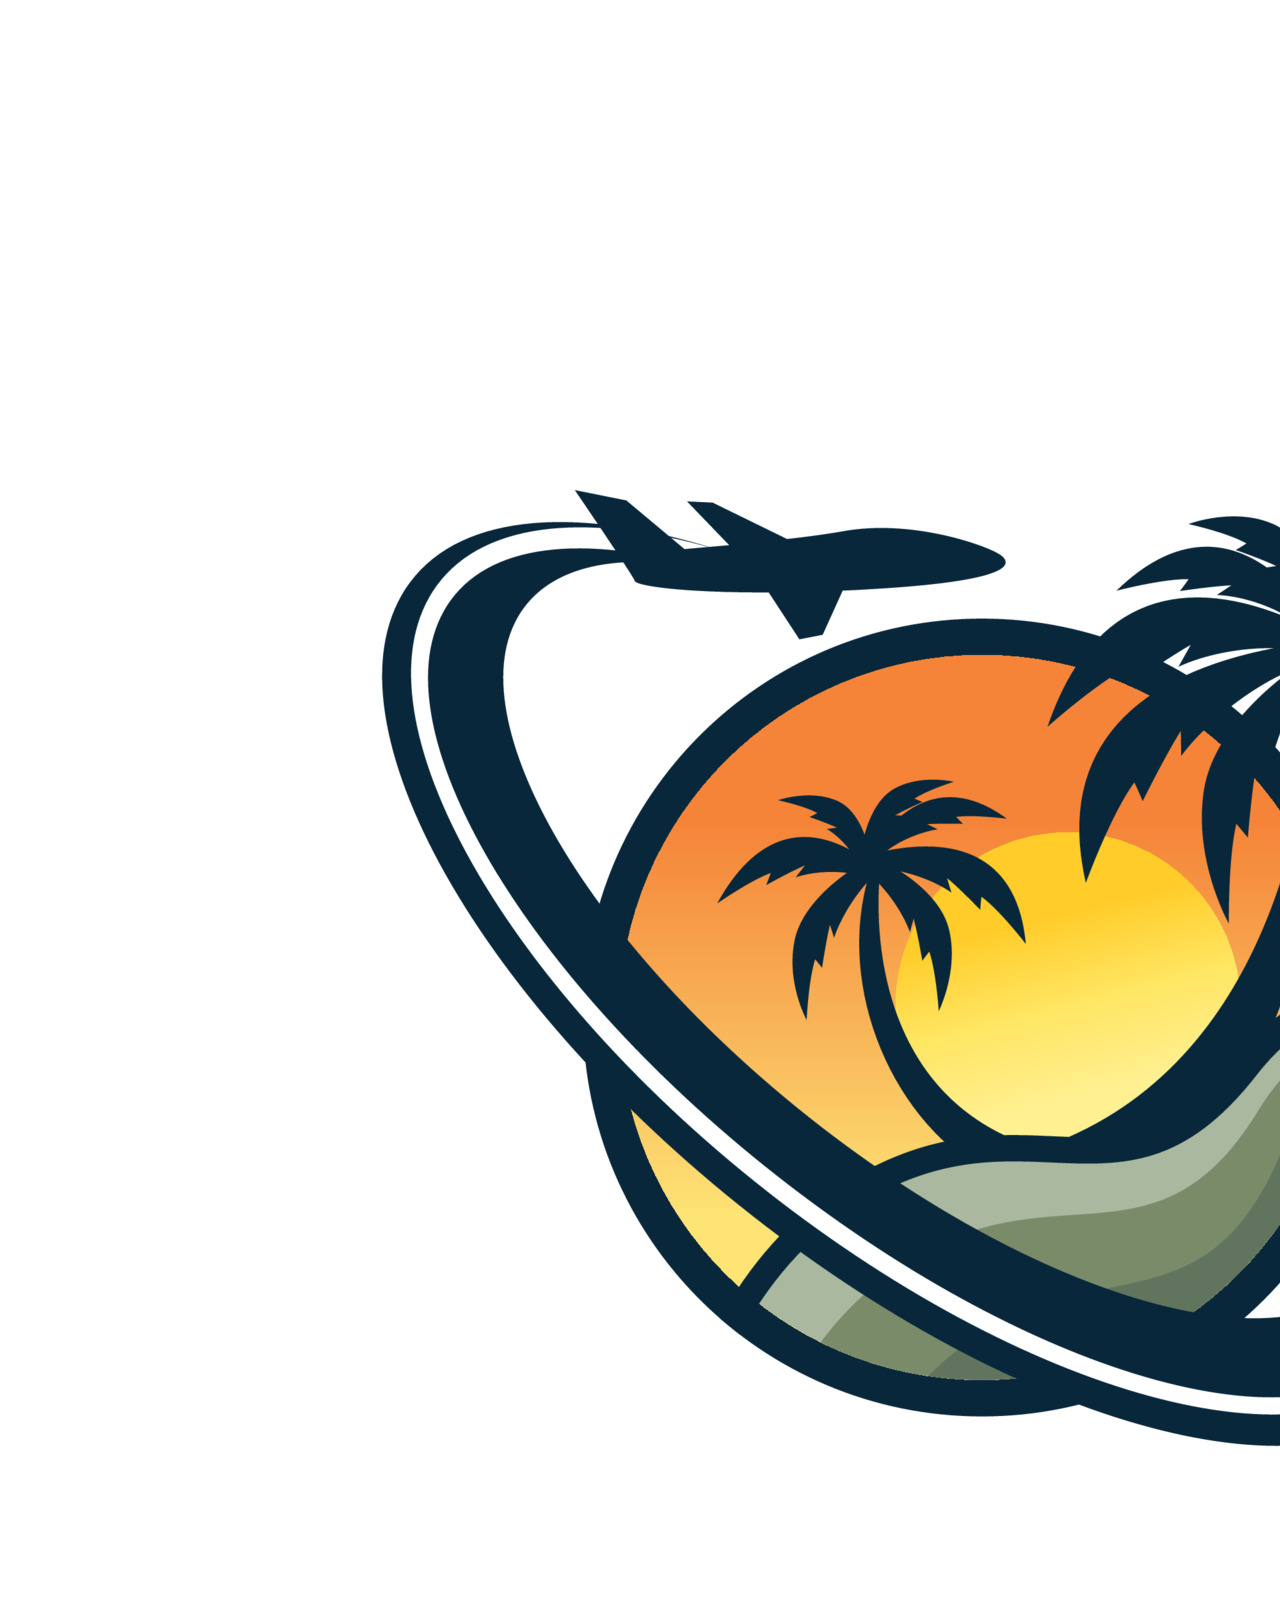
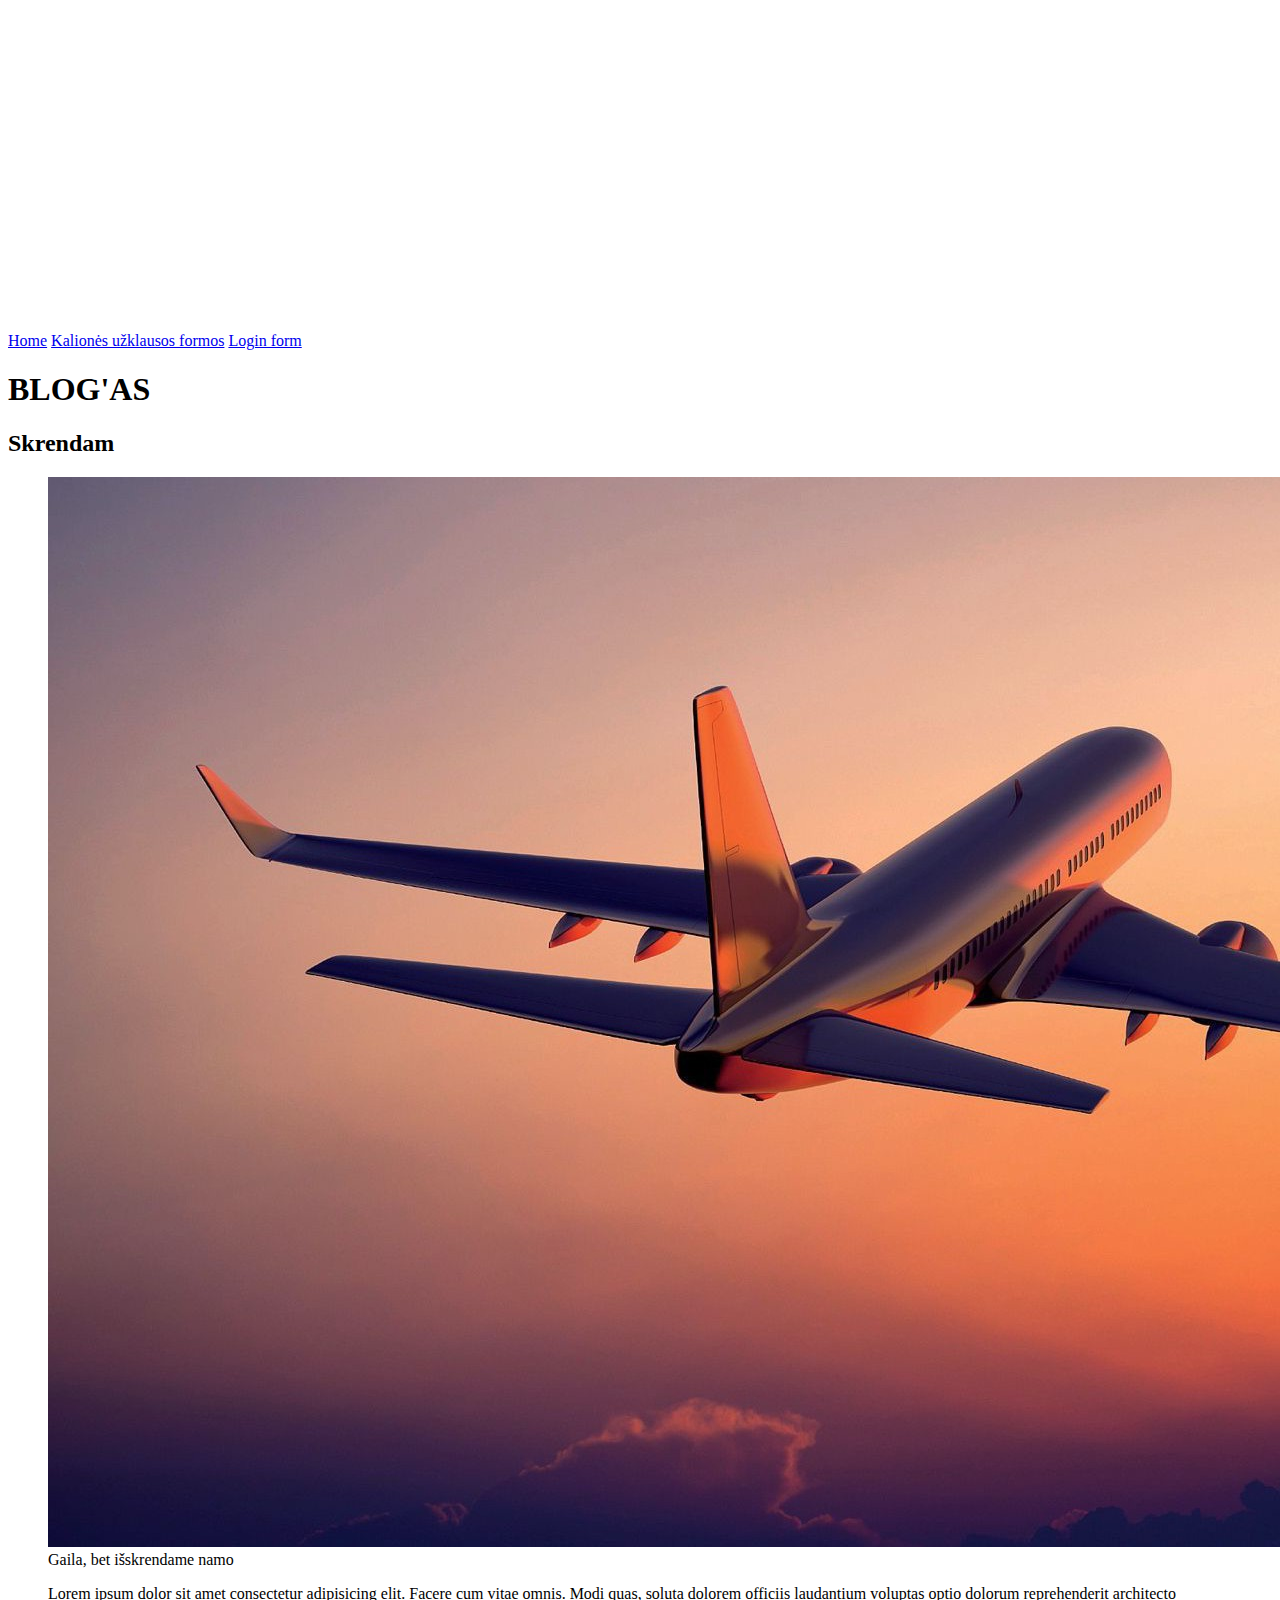
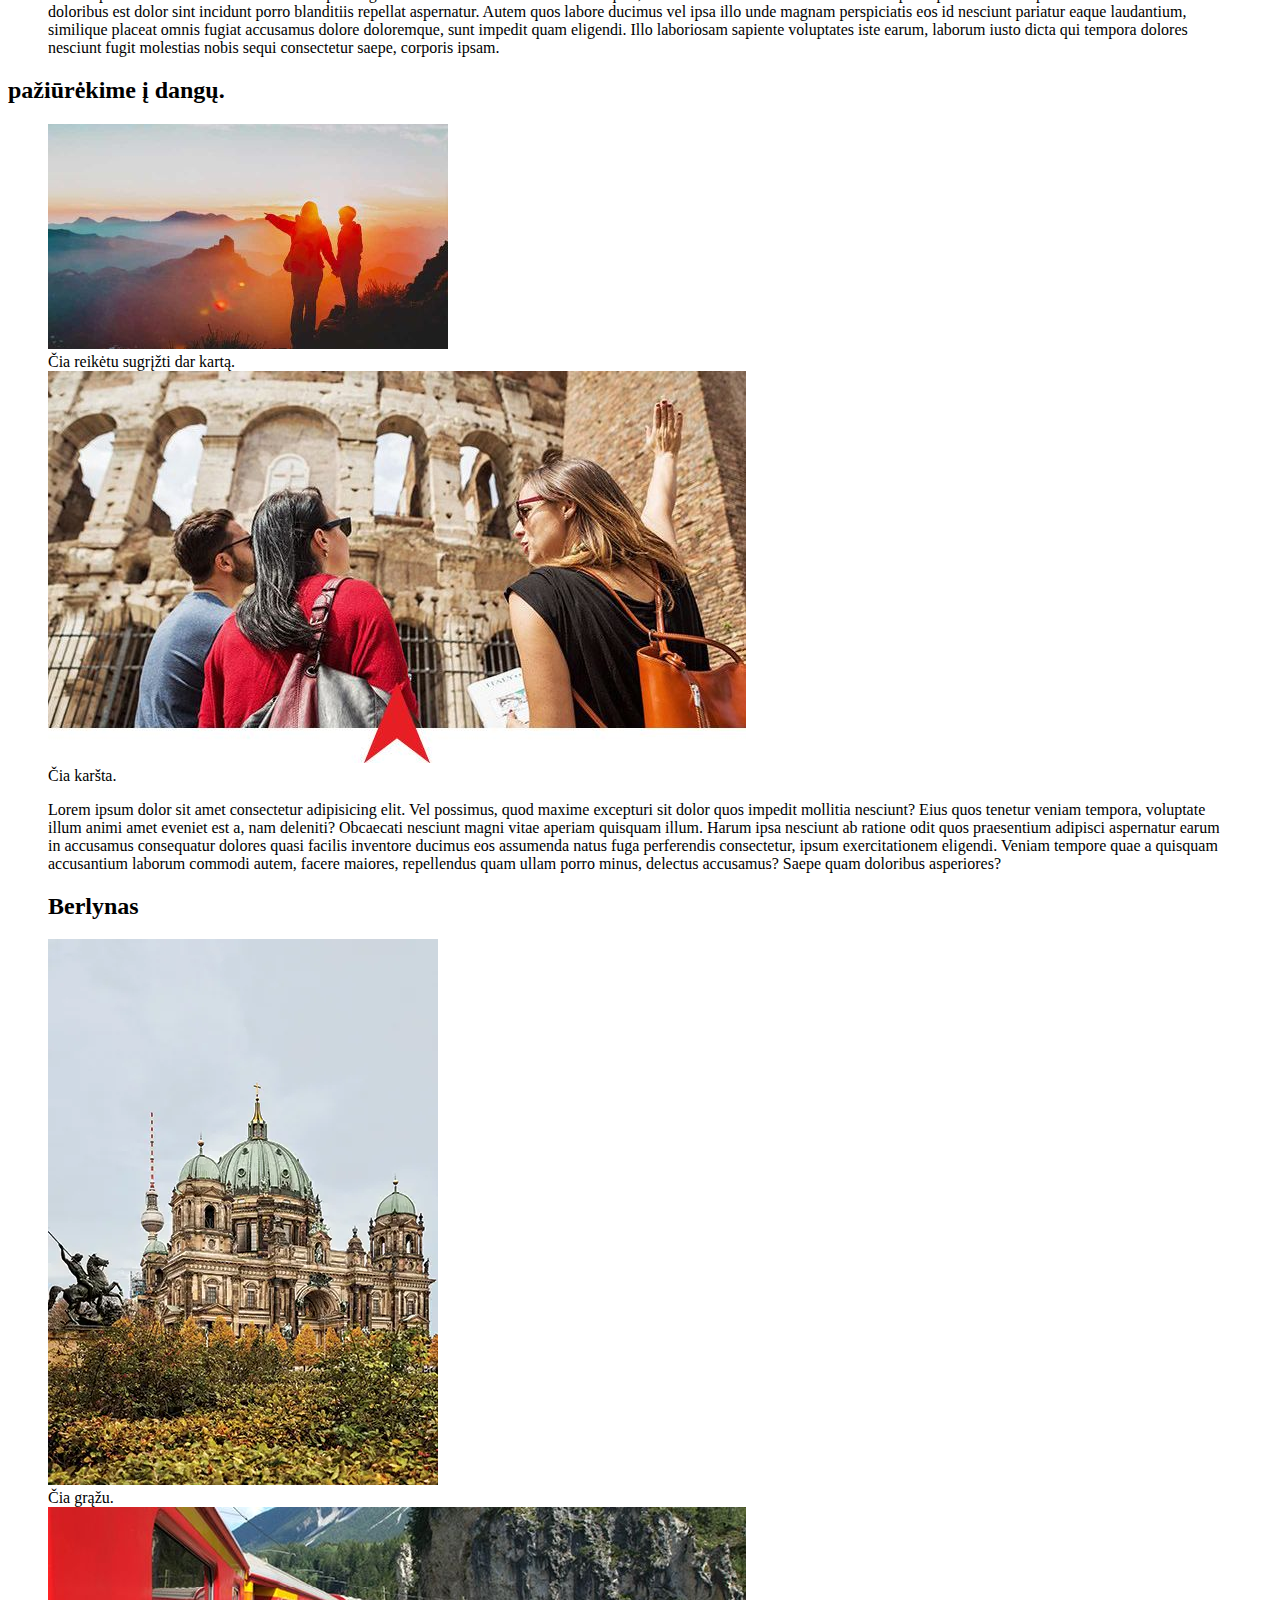
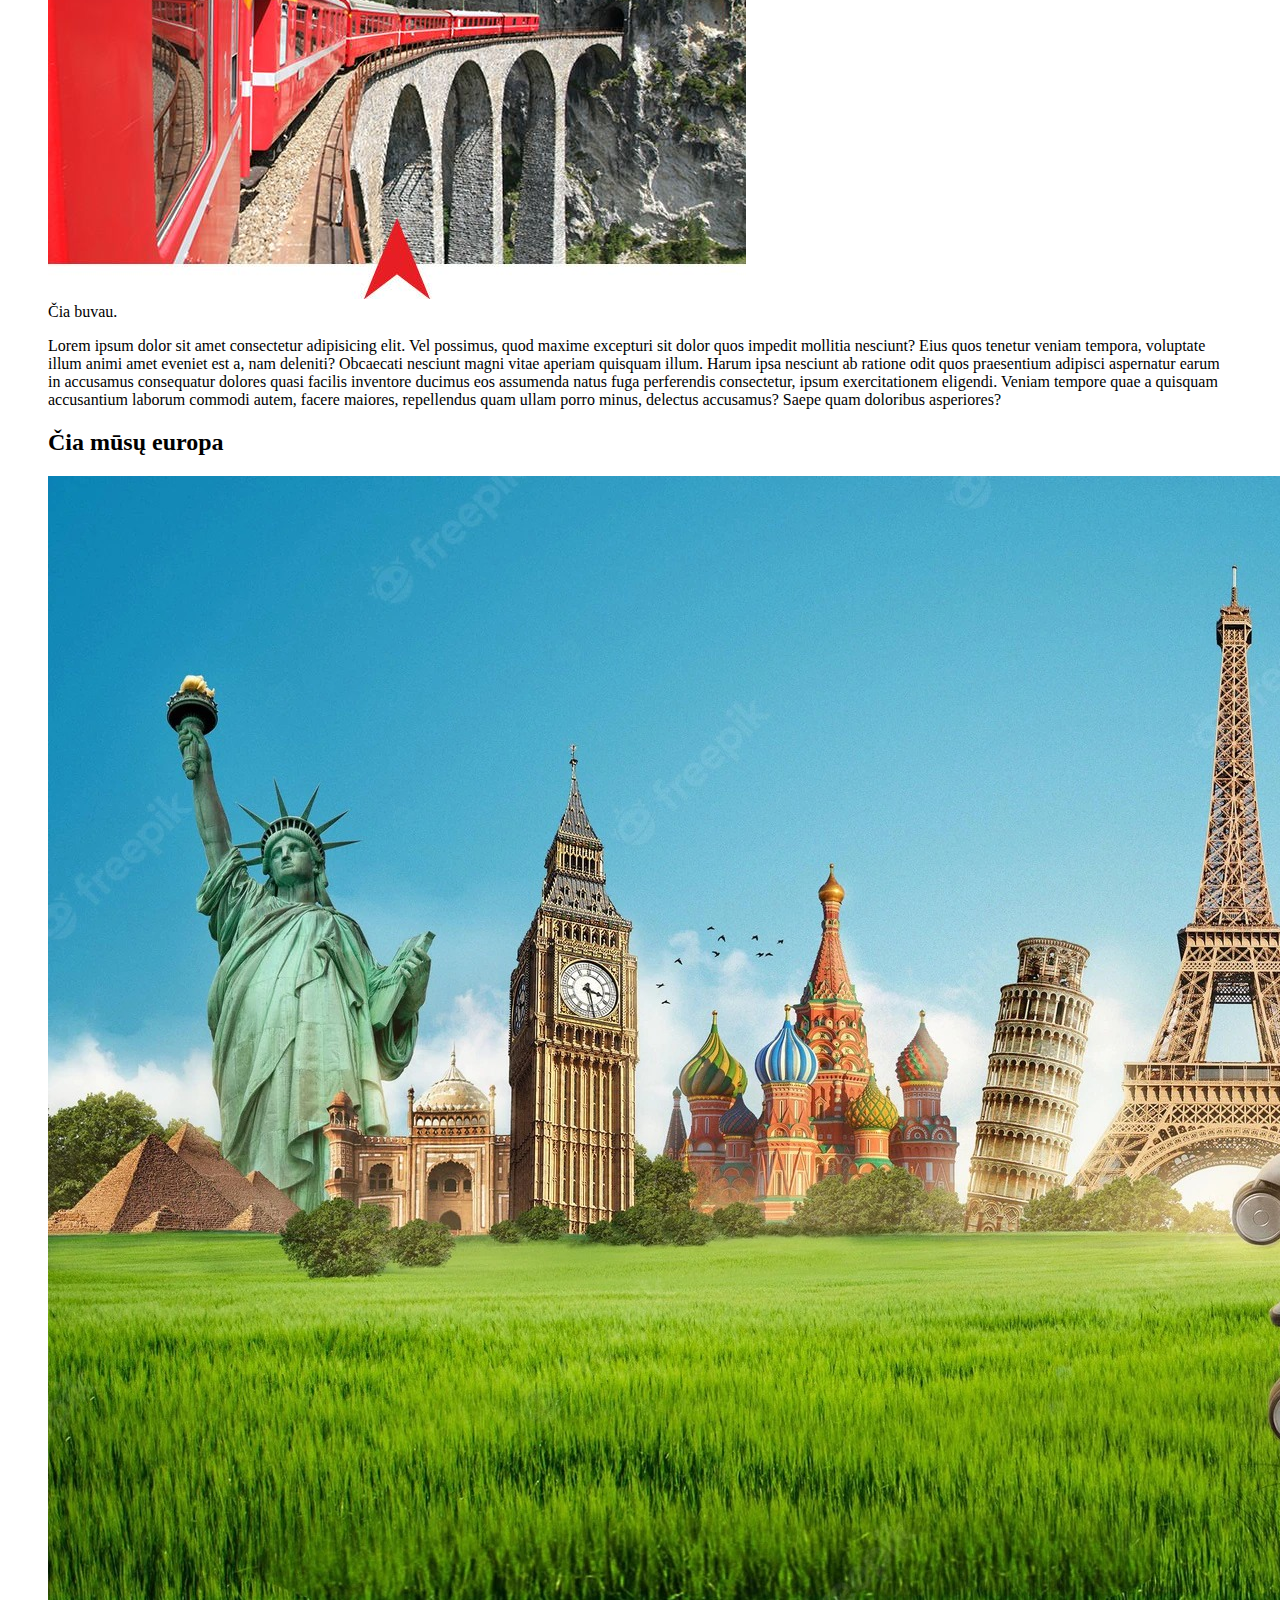
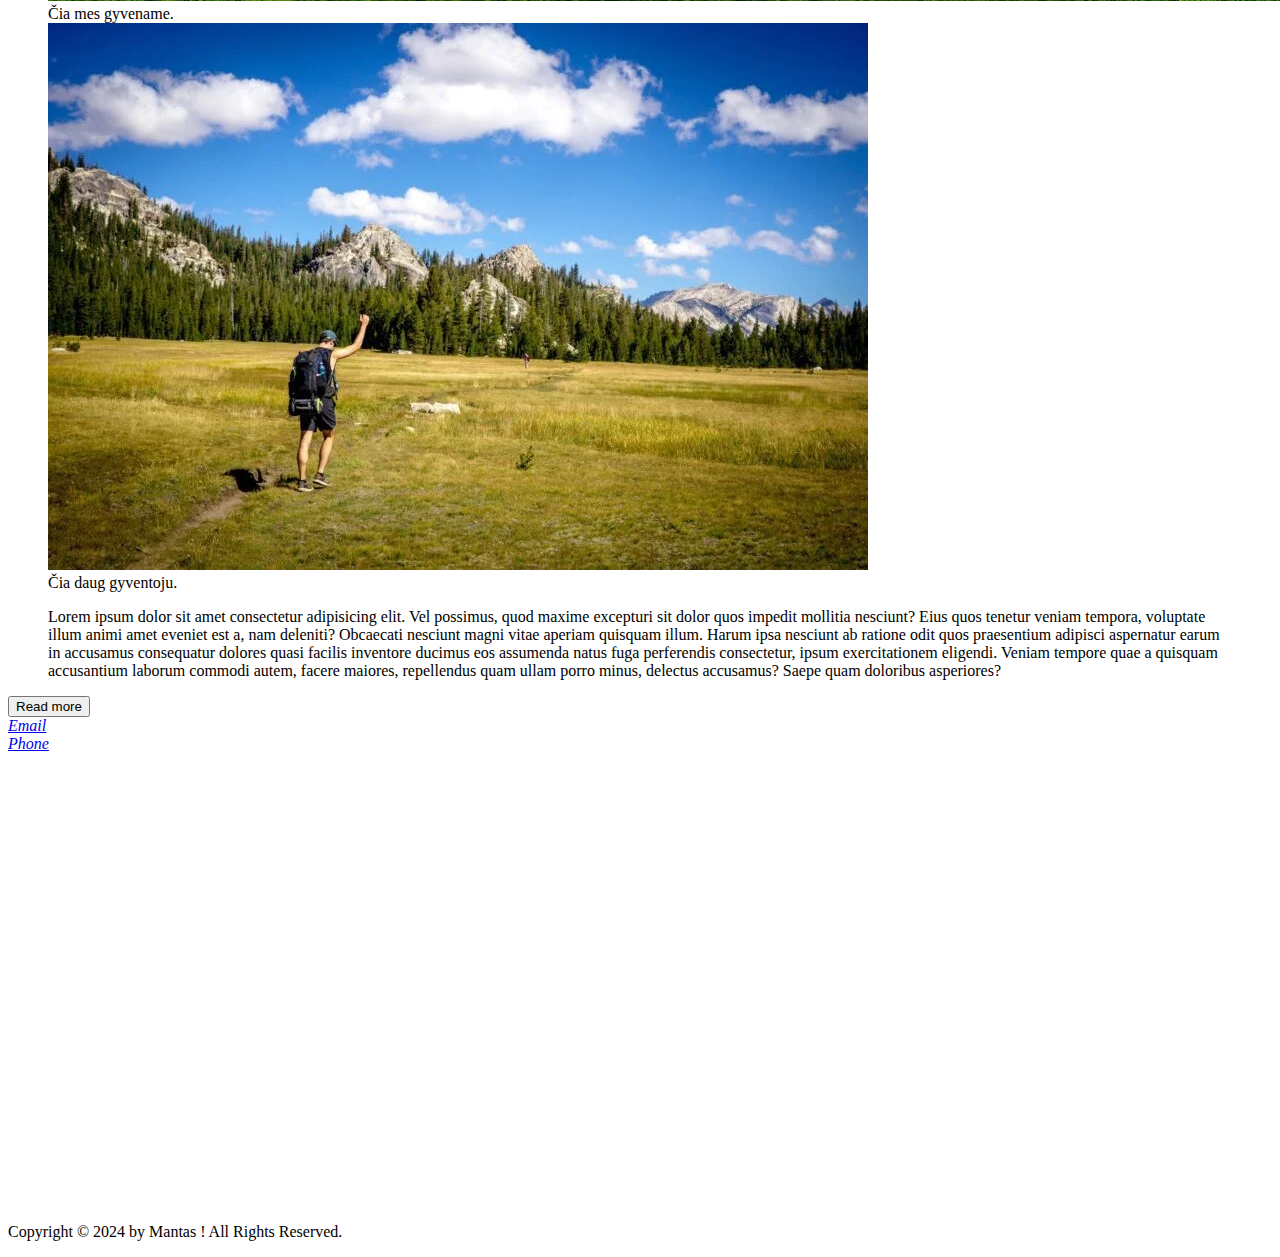
==== blog.html @ 130e66bd "Add files via upload" ====
<!DOCTYPE html>
<html lang="en">
<head>
    <meta charset="UTF-8">
    <meta name="viewport" content="width=device-width, initial-scale=1.0">
    <title>Travel Agency</title>
</head>
<body>
    <header>
        <a href="./index.html"><img src="./images/logo.jpg" alt="travel"></a>
        <a href="./index.html">Home</a>
        <a href="./form.html">Kalionės užklausos formos</a>
        <a href="./login.html">Login form</a>
    </header>
    <main>
        <article>
            <h1>BLOG'AS</h1>
            <h2>Skrendam</h2>
            <figure>
            <img src="./images/afrika.jpg" alt="afrika"/>
                <figcaption>Gaila, bet išskrendame namo</figcaption>
                <p>Lorem ipsum dolor sit amet consectetur adipisicing elit. Facere cum vitae omnis. Modi quas, soluta dolorem officiis laudantium voluptas optio dolorum reprehenderit architecto doloribus est dolor sint incidunt porro blanditiis repellat aspernatur. Autem quos labore ducimus vel ipsa illo unde magnam perspiciatis eos id nesciunt pariatur eaque laudantium, similique placeat omnis fugiat accusamus dolore doloremque, sunt impedit quam eligendi. Illo laboriosam sapiente voluptates iste earum, laborum iusto dicta qui tempora dolores nesciunt fugit molestias nobis sequi consectetur saepe, corporis ipsam.</p>
            </figure>
            <h2>pažiūrėkime į dangų.</h2>
            <figure>
            <img src="./images/alpes.jpg" alt="alpes"/>
            <figcaption>Čia reikėtu sugrįžti dar kartą.</figcaption>
            <img src="./images/graikija.jpg" alt="graikija"/>
            <figcaption>Čia karšta.</figcaption>
            <p>Lorem ipsum dolor sit amet consectetur adipisicing elit. Vel possimus, quod maxime excepturi sit dolor quos impedit mollitia nesciunt? Eius quos tenetur veniam tempora, voluptate illum animi amet eveniet est a, nam deleniti? Obcaecati nesciunt magni vitae aperiam quisquam illum. Harum ipsa nesciunt ab ratione odit quos praesentium adipisci aspernatur earum in accusamus consequatur dolores quasi facilis inventore ducimus eos assumenda natus fuga perferendis consectetur, ipsum exercitationem eligendi. Veniam tempore quae a quisquam accusantium laborum commodi autem, facere maiores, repellendus quam ullam porro minus, delectus accusamus? Saepe quam doloribus asperiores?</p>
            </figure>
            <figure>
                <h2>Berlynas</h2>
            <img src="./images/Berlin.jpg" alt="berlin"/>
            <figcaption>Čia grąžu.</figcaption>
            <img src="./images/Swiss.jpg" alt="swiss"/>
            <figcaption>Čia buvau.</figcaption>
            <p>Lorem ipsum dolor sit amet consectetur adipisicing elit. Vel possimus, quod maxime excepturi sit dolor quos impedit mollitia nesciunt? Eius quos tenetur veniam tempora, voluptate illum animi amet eveniet est a, nam deleniti? Obcaecati nesciunt magni vitae aperiam quisquam illum. Harum ipsa nesciunt ab ratione odit quos praesentium adipisci aspernatur earum in accusamus consequatur dolores quasi facilis inventore ducimus eos assumenda natus fuga perferendis consectetur, ipsum exercitationem eligendi. Veniam tempore quae a quisquam accusantium laborum commodi autem, facere maiores, repellendus quam ullam porro minus, delectus accusamus? Saepe quam doloribus asperiores?</p>
            </figure>
            <figure>
                <h2>Čia mūsų europa</h2>
            <img src="./images/europa.jpg" alt="europa"/>
            <figcaption>Čia mes gyvename.</figcaption>
            <img src="./images/USA.webp" alt="usa"/>
            <figcaption>Čia daug  gyventoju.</figcaption>
            <p>Lorem ipsum dolor sit amet consectetur adipisicing elit. Vel possimus, quod maxime excepturi sit dolor quos impedit mollitia nesciunt? Eius quos tenetur veniam tempora, voluptate illum animi amet eveniet est a, nam deleniti? Obcaecati nesciunt magni vitae aperiam quisquam illum. Harum ipsa nesciunt ab ratione odit quos praesentium adipisci aspernatur earum in accusamus consequatur dolores quasi facilis inventore ducimus eos assumenda natus fuga perferendis consectetur, ipsum exercitationem eligendi. Veniam tempore quae a quisquam accusantium laborum commodi autem, facere maiores, repellendus quam ullam porro minus, delectus accusamus? Saepe quam doloribus asperiores?</p>
            </figure>
            <button>Read more</button>
        </article>
    </main>
    <footer>
        <address>
            <a href="mailto:m.luth@gmail.com">Email</a><br/>
            <a href="tel:+123456789">Phone</a>
        </address>
        <iframe src="https://www.google.com/maps/embed?pb=!1m14!1m12!1m3!1d36732.12595611663!2d23.956997252929703!3d54.872062600480916!2m3!1f0!2f0!3f0!3m2!1i1024!2i768!4f13.1!5e0!3m2!1sen!2slt!4v1707999484108!5m2!1sen!2slt" width="600" height="450" style="border:0;" allowfullscreen="" loading="lazy" referrerpolicy="no-referrer-when-downgrade"></iframe>
        <p>Copyright &copy; 2024 by Mantas ! All Rights Reserved.</p>
    </footer>
</body>
</html>
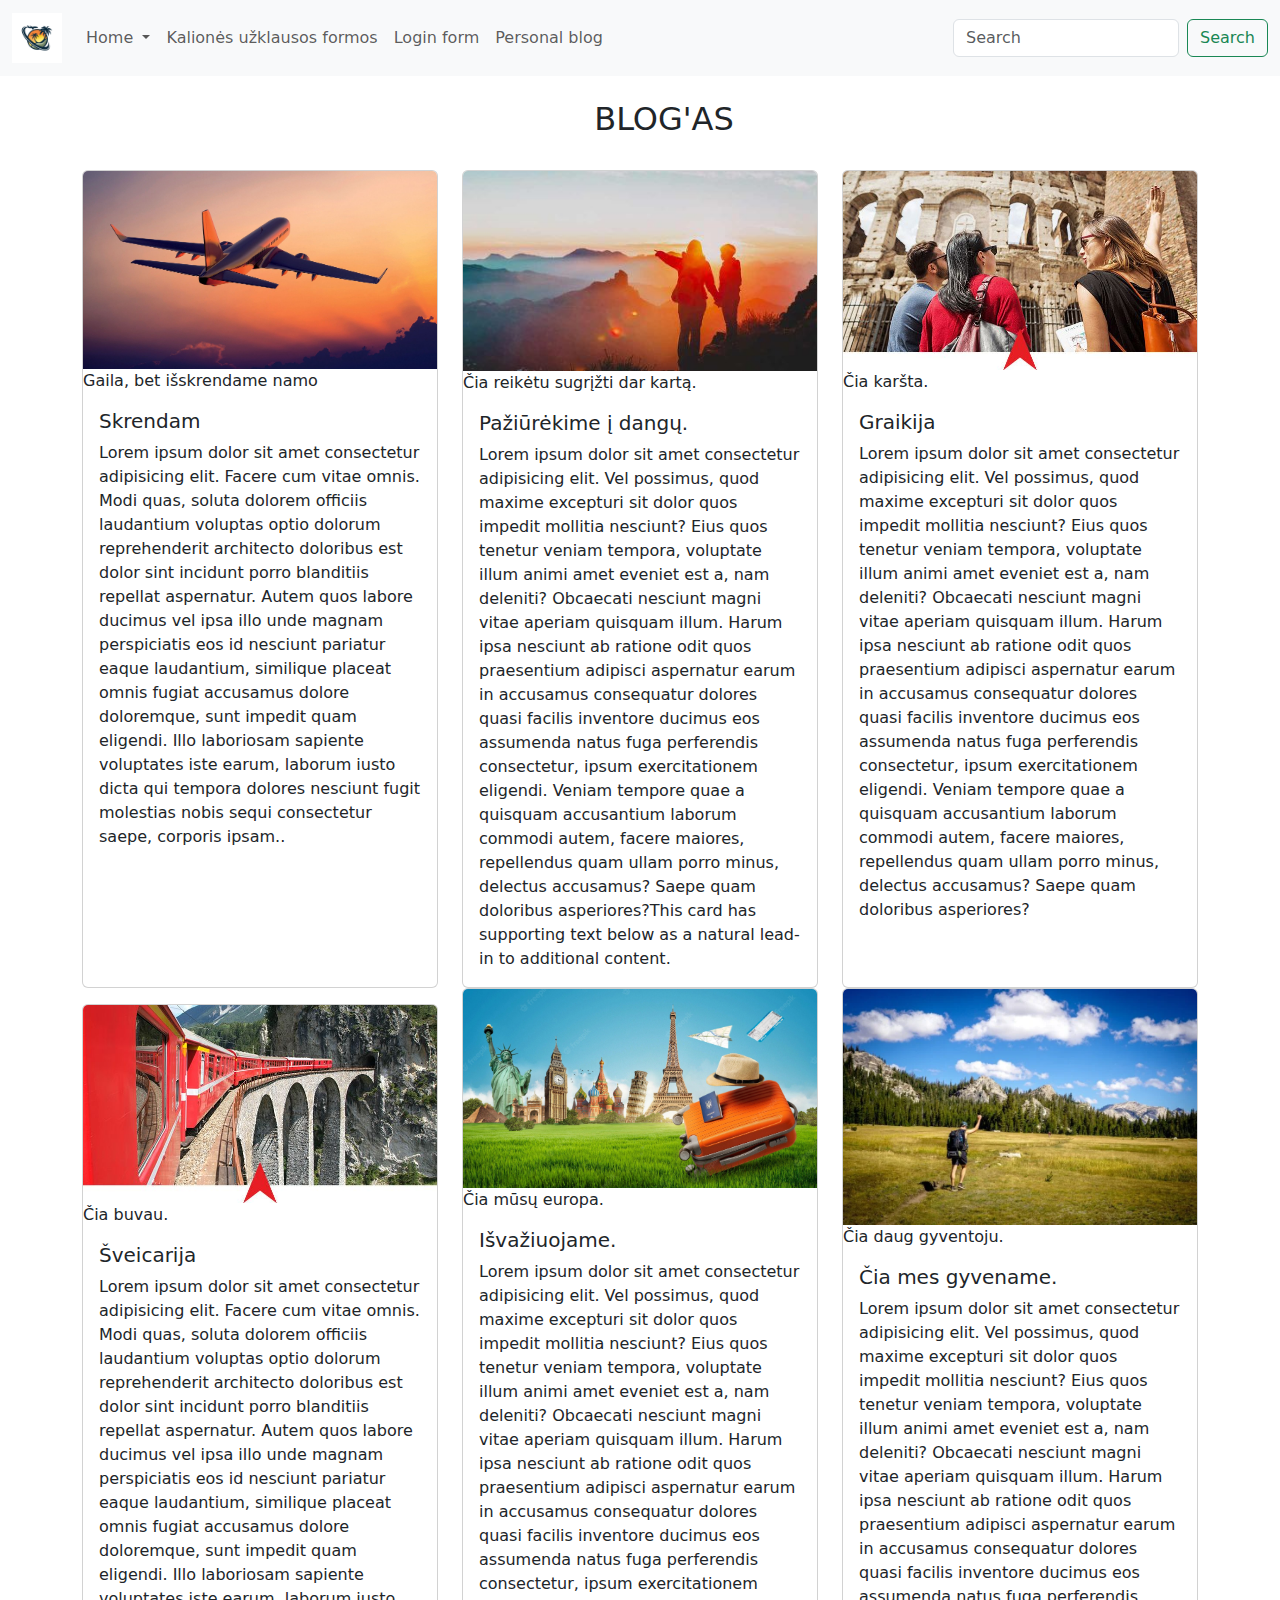
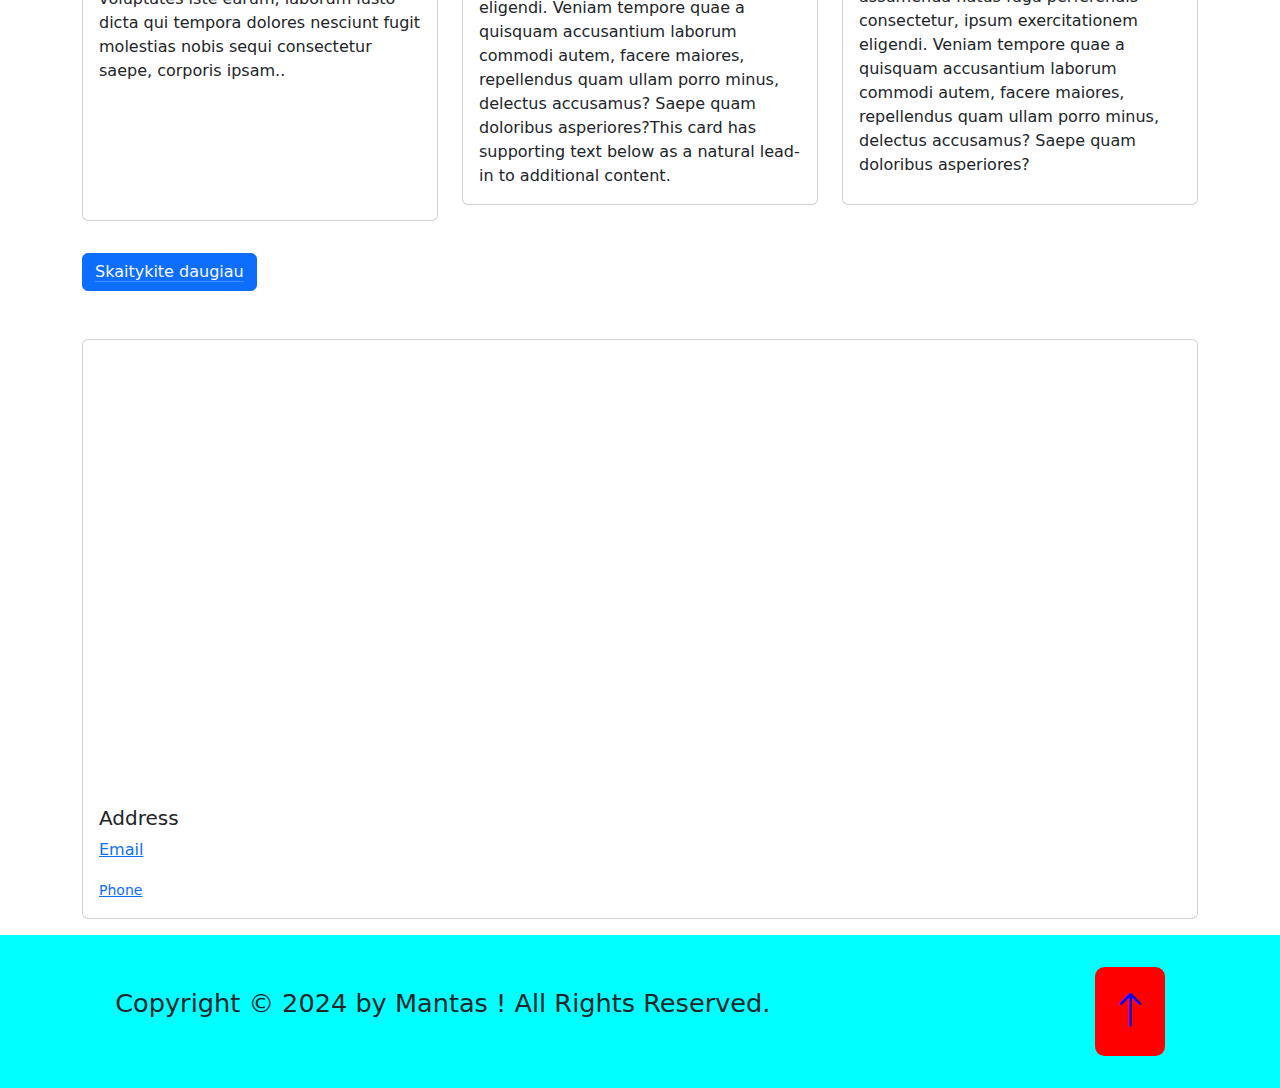
==== commit ba9c1325: "Add files via upload" ====
--- a/blog.html
+++ b/blog.html
@@ -4,57 +4,144 @@
     <meta charset="UTF-8">
     <meta name="viewport" content="width=device-width, initial-scale=1.0">
     <title>Travel Agency</title>
+    <link rel="stylesheet" href="https://cdn.jsdelivr.net/npm/bootstrap-icons@1.11.3/font/bootstrap-icons.min.css">
+    <link rel="stylesheet" href="style.css">
+    <link href="https://cdn.jsdelivr.net/npm/bootstrap@5.3.3/dist/css/bootstrap.min.css" rel="stylesheet" integrity="sha384-QWTKZyjpPEjISv5WaRU9OFeRpok6YctnYmDr5pNlyT2bRjXh0JMhjY6hW+ALEwIH" crossorigin="anonymous">
 </head>
 <body>
     <header>
-        <a href="./index.html"><img src="./images/logo.jpg" alt="travel"></a>
-        <a href="./index.html">Home</a>
-        <a href="./form.html">Kalionės užklausos formos</a>
-        <a href="./login.html">Login form</a>
+        <nav class="navbar navbar-expand-lg bg-body-tertiary">
+            <div class="container-fluid">
+              <a class="navbar-brand" href="./index.html"><img height="50px" src="./images/logo.jpg" alt="travel" loading="lazy"></a>
+              <button class="navbar-toggler" type="button" data-bs-toggle="collapse" data-bs-target="#navbarSupportedContent" aria-controls="navbarSupportedContent" aria-expanded="false" aria-label="Toggle navigation">
+                <span class="navbar-toggler-icon"></span>
+              </button>
+              <div class="collapse navbar-collapse" id="navbarSupportedContent">
+                <ul class="navbar-nav me-auto mb-2 mb-lg-0">
+                  <li class="nav-item">
+                      <a class="nav-link dropdown-toggle" href="./index.html" role="button" data-bs-toggle="dropdown" aria-expanded="false">
+                          Home
+                        </a>
+                    <ul class="dropdown-menu">
+                    <li><a class="dropdown-item" href="./index.html">Kelionių pasiūlymai</a></li>
+                    <li><a class="dropdown-item" href="./index.html">Autonuoma</a></li>
+                    <li><a class="dropdown-item" href="./index.html">Patarimai keliaujantiems</a></li>
+                    <li><hr class="dropdown-divider"></li>
+                    <li><a class="dropdown-item" href="./index.html">Kelionių žurnalas</a></li>
+                  </ul>
+                  </li>
+                  <li class="nav-item">
+                    <a class="nav-link" href="./form.html">Kalionės užklausos formos</a>
+                  </li>
+                  <li class="nav-item">
+                    <a class="nav-link" href="./login.html">Login form</a>
+                  </li>
+                  <li class="nav-item">
+                    <a class="nav-link" href="./blog.html">Personal blog</a>
+                  </li>
+                 
+                </ul>
+                <form class="d-flex" role="search">
+                  <input class="form-control me-2" type="search" placeholder="Search" aria-label="Search">
+                  <button class="btn btn-outline-success" type="submit">Search</button>
+                </form>
+              </div>
+            </div>
+          </nav>
     </header>
-    <main>
+    <main class="container">
         <article>
-            <h1>BLOG'AS</h1>
-            <h2>Skrendam</h2>
-            <figure>
-            <img src="./images/afrika.jpg" alt="afrika"/>
-                <figcaption>Gaila, bet išskrendame namo</figcaption>
-                <p>Lorem ipsum dolor sit amet consectetur adipisicing elit. Facere cum vitae omnis. Modi quas, soluta dolorem officiis laudantium voluptas optio dolorum reprehenderit architecto doloribus est dolor sint incidunt porro blanditiis repellat aspernatur. Autem quos labore ducimus vel ipsa illo unde magnam perspiciatis eos id nesciunt pariatur eaque laudantium, similique placeat omnis fugiat accusamus dolore doloremque, sunt impedit quam eligendi. Illo laboriosam sapiente voluptates iste earum, laborum iusto dicta qui tempora dolores nesciunt fugit molestias nobis sequi consectetur saepe, corporis ipsam.</p>
-            </figure>
-            <h2>pažiūrėkime į dangų.</h2>
-            <figure>
-            <img src="./images/alpes.jpg" alt="alpes"/>
-            <figcaption>Čia reikėtu sugrįžti dar kartą.</figcaption>
-            <img src="./images/graikija.jpg" alt="graikija"/>
-            <figcaption>Čia karšta.</figcaption>
-            <p>Lorem ipsum dolor sit amet consectetur adipisicing elit. Vel possimus, quod maxime excepturi sit dolor quos impedit mollitia nesciunt? Eius quos tenetur veniam tempora, voluptate illum animi amet eveniet est a, nam deleniti? Obcaecati nesciunt magni vitae aperiam quisquam illum. Harum ipsa nesciunt ab ratione odit quos praesentium adipisci aspernatur earum in accusamus consequatur dolores quasi facilis inventore ducimus eos assumenda natus fuga perferendis consectetur, ipsum exercitationem eligendi. Veniam tempore quae a quisquam accusantium laborum commodi autem, facere maiores, repellendus quam ullam porro minus, delectus accusamus? Saepe quam doloribus asperiores?</p>
-            </figure>
-            <figure>
-                <h2>Berlynas</h2>
-            <img src="./images/Berlin.jpg" alt="berlin"/>
-            <figcaption>Čia grąžu.</figcaption>
-            <img src="./images/Swiss.jpg" alt="swiss"/>
-            <figcaption>Čia buvau.</figcaption>
-            <p>Lorem ipsum dolor sit amet consectetur adipisicing elit. Vel possimus, quod maxime excepturi sit dolor quos impedit mollitia nesciunt? Eius quos tenetur veniam tempora, voluptate illum animi amet eveniet est a, nam deleniti? Obcaecati nesciunt magni vitae aperiam quisquam illum. Harum ipsa nesciunt ab ratione odit quos praesentium adipisci aspernatur earum in accusamus consequatur dolores quasi facilis inventore ducimus eos assumenda natus fuga perferendis consectetur, ipsum exercitationem eligendi. Veniam tempore quae a quisquam accusantium laborum commodi autem, facere maiores, repellendus quam ullam porro minus, delectus accusamus? Saepe quam doloribus asperiores?</p>
-            </figure>
-            <figure>
-                <h2>Čia mūsų europa</h2>
-            <img src="./images/europa.jpg" alt="europa"/>
-            <figcaption>Čia mes gyvename.</figcaption>
-            <img src="./images/USA.webp" alt="usa"/>
-            <figcaption>Čia daug  gyventoju.</figcaption>
-            <p>Lorem ipsum dolor sit amet consectetur adipisicing elit. Vel possimus, quod maxime excepturi sit dolor quos impedit mollitia nesciunt? Eius quos tenetur veniam tempora, voluptate illum animi amet eveniet est a, nam deleniti? Obcaecati nesciunt magni vitae aperiam quisquam illum. Harum ipsa nesciunt ab ratione odit quos praesentium adipisci aspernatur earum in accusamus consequatur dolores quasi facilis inventore ducimus eos assumenda natus fuga perferendis consectetur, ipsum exercitationem eligendi. Veniam tempore quae a quisquam accusantium laborum commodi autem, facere maiores, repellendus quam ullam porro minus, delectus accusamus? Saepe quam doloribus asperiores?</p>
-            </figure>
-            <button>Read more</button>
+            <div class="row">
+                <div class="col-12 m-4 text-center">
+                <h2>BLOG'AS</h2>
+        </div>
+        </div>
+
+            <div class="row row-cols-1 row-cols-md-3 g-4">
+                <div class="col">
+                  <div class="card h-100">
+                    <img src="./images/afrika.jpg" class="card-img-top" alt="...">
+                    <figcaption>Gaila, bet išskrendame namo</figcaption>
+                    <div class="card-body">
+                      <h5 class="card-title">Skrendam</h5>
+                      <p class="card-text">Lorem ipsum dolor sit amet consectetur adipisicing elit. Facere cum vitae omnis. Modi quas, soluta dolorem officiis laudantium voluptas optio dolorum reprehenderit architecto doloribus est dolor sint incidunt porro blanditiis repellat aspernatur. Autem quos labore ducimus vel ipsa illo unde magnam perspiciatis eos id nesciunt pariatur eaque laudantium, similique placeat omnis fugiat accusamus dolore doloremque, sunt impedit quam eligendi. Illo laboriosam sapiente voluptates iste earum, laborum iusto dicta qui tempora dolores nesciunt fugit molestias nobis sequi consectetur saepe, corporis ipsam..</p>
+                    </div>
+                  </div>
+                </div>
+                <div class="col">
+                  <div class="card h-100">
+                    <img src="./images/alpes.jpg" class="card-img-top" alt="...">
+                    <figcaption>Čia reikėtu sugrįžti dar kartą.</figcaption>
+                    <div class="card-body">
+                      <h5 class="card-title">Pažiūrėkime į dangų.</h5>
+                      <p class="card-text">Lorem ipsum dolor sit amet consectetur adipisicing elit. Vel possimus, quod maxime excepturi sit dolor quos impedit mollitia nesciunt? Eius quos tenetur veniam tempora, voluptate illum animi amet eveniet est a, nam deleniti? Obcaecati nesciunt magni vitae aperiam quisquam illum. Harum ipsa nesciunt ab ratione odit quos praesentium adipisci aspernatur earum in accusamus consequatur dolores quasi facilis inventore ducimus eos assumenda natus fuga perferendis consectetur, ipsum exercitationem eligendi. Veniam tempore quae a quisquam accusantium laborum commodi autem, facere maiores, repellendus quam ullam porro minus, delectus accusamus? Saepe quam doloribus asperiores?This card has supporting text below as a natural lead-in to additional content.</p>
+                    </div>
+                  </div>
+                </div>
+                <div class="col">
+                  <div class="card h-100">
+                    <img src="./images/graikija.jpg" class="card-img-top" alt="...">
+                    <figcaption>Čia karšta.</figcaption>
+                    <div class="card-body">
+                      <h5 class="card-title">Graikija</h5>
+                      <p class="card-text">Lorem ipsum dolor sit amet consectetur adipisicing elit. Vel possimus, quod maxime excepturi sit dolor quos impedit mollitia nesciunt? Eius quos tenetur veniam tempora, voluptate illum animi amet eveniet est a, nam deleniti? Obcaecati nesciunt magni vitae aperiam quisquam illum. Harum ipsa nesciunt ab ratione odit quos praesentium adipisci aspernatur earum in accusamus consequatur dolores quasi facilis inventore ducimus eos assumenda natus fuga perferendis consectetur, ipsum exercitationem eligendi. Veniam tempore quae a quisquam accusantium laborum commodi autem, facere maiores, repellendus quam ullam porro minus, delectus accusamus? Saepe quam doloribus asperiores?</p>
+                    </div>
+                  </div>
+                </div>
+              </div>
+              <div class="row row-cols-1 row-cols-md-3 g-4">
+                <div class="col">
+                  <div class="card mt-3 h-100">
+                    <img src="./images/Swiss.jpg" class="card-img-top" alt="...">
+                    <figcaption>Čia buvau.</figcaption>
+                    <div class="card-body">
+                      <h5 class="card-title">Šveicarija</h5>
+                      <p class="card-text">Lorem ipsum dolor sit amet consectetur adipisicing elit. Facere cum vitae omnis. Modi quas, soluta dolorem officiis laudantium voluptas optio dolorum reprehenderit architecto doloribus est dolor sint incidunt porro blanditiis repellat aspernatur. Autem quos labore ducimus vel ipsa illo unde magnam perspiciatis eos id nesciunt pariatur eaque laudantium, similique placeat omnis fugiat accusamus dolore doloremque, sunt impedit quam eligendi. Illo laboriosam sapiente voluptates iste earum, laborum iusto dicta qui tempora dolores nesciunt fugit molestias nobis sequi consectetur saepe, corporis ipsam..</p>
+                    </div>
+                  </div>
+                </div>
+                <div class="col">
+                  <div class="card h-100">
+                    <img src="./images/europa.jpg" class="card-img-top" alt="...">
+                    <figcaption>Čia mūsų europa.</figcaption>
+                    <div class="card-body">
+                      <h5 class="card-title">Išvažiuojame.</h5>
+                      <p class="card-text">Lorem ipsum dolor sit amet consectetur adipisicing elit. Vel possimus, quod maxime excepturi sit dolor quos impedit mollitia nesciunt? Eius quos tenetur veniam tempora, voluptate illum animi amet eveniet est a, nam deleniti? Obcaecati nesciunt magni vitae aperiam quisquam illum. Harum ipsa nesciunt ab ratione odit quos praesentium adipisci aspernatur earum in accusamus consequatur dolores quasi facilis inventore ducimus eos assumenda natus fuga perferendis consectetur, ipsum exercitationem eligendi. Veniam tempore quae a quisquam accusantium laborum commodi autem, facere maiores, repellendus quam ullam porro minus, delectus accusamus? Saepe quam doloribus asperiores?This card has supporting text below as a natural lead-in to additional content.</p>
+                    </div>
+                  </div>
+                </div>
+                <div class="col">
+                  <div class="card h-100">
+                    <img src="./images/USA.webp" class="card-img-top" alt="...">
+                    <figcaption>Čia daug gyventoju.</figcaption>
+                    <div class="card-body">
+                      <h5 class="card-title">Čia mes gyvename.</h5>
+                      <p class="card-text">Lorem ipsum dolor sit amet consectetur adipisicing elit. Vel possimus, quod maxime excepturi sit dolor quos impedit mollitia nesciunt? Eius quos tenetur veniam tempora, voluptate illum animi amet eveniet est a, nam deleniti? Obcaecati nesciunt magni vitae aperiam quisquam illum. Harum ipsa nesciunt ab ratione odit quos praesentium adipisci aspernatur earum in accusamus consequatur dolores quasi facilis inventore ducimus eos assumenda natus fuga perferendis consectetur, ipsum exercitationem eligendi. Veniam tempore quae a quisquam accusantium laborum commodi autem, facere maiores, repellendus quam ullam porro minus, delectus accusamus? Saepe quam doloribus asperiores?</p>
+                    </div>
+                  </div>
+                </div>
+              </div>
+              <button class="btn btn-primary mt-5" type="submit"><a class="link-light link-offset-2 link-underline-opacity-25 link-underline-opacity-100-hover" href="https://kelioniuakademija.lt/?utm_source=google&utm_medium=cpc&utm_campaign=808426240&utm_content=42748355675&utm_term=kelioniu%20agenturos&gad_source=1&gclid=Cj0KCQjwlN6wBhCcARIsAKZvD5j79rQTQu-3toGyFau64LeSyiceKcLd33bg38a_pig8Ev5g5PtUI2MaAnDCEALw_wcB&gclsrc=aw.ds">Skaitykite daugiau</a></button>
         </article>
     </main>
-    <footer>
-        <address>
-            <a href="mailto:m.luth@gmail.com">Email</a><br/>
-            <a href="tel:+123456789">Phone</a>
-        </address>
-        <iframe src="https://www.google.com/maps/embed?pb=!1m14!1m12!1m3!1d36732.12595611663!2d23.956997252929703!3d54.872062600480916!2m3!1f0!2f0!3f0!3m2!1i1024!2i768!4f13.1!5e0!3m2!1sen!2slt!4v1707999484108!5m2!1sen!2slt" width="600" height="450" style="border:0;" allowfullscreen="" loading="lazy" referrerpolicy="no-referrer-when-downgrade"></iframe>
-        <p>Copyright &copy; 2024 by Mantas ! All Rights Reserved.</p>
-    </footer>
+    <address class="container mt-5">
+        <div class="card mb-3">
+            <iframe src="https://www.google.com/maps/embed?pb=!1m14!1m12!1m3!1d36732.12595611663!2d23.956997252929703!3d54.872062600480916!2m3!1f0!2f0!3f0!3m2!1i1024!2i768!4f13.1!5e0!3m2!1sen!2slt!4v1707999484108!5m2!1sen!2slt" width="600" height="450" style="border:0;" allowfullscreen="" loading="lazy" referrerpolicy="no-referrer-when-downgrade" class="card-img-top" alt="..."></iframe>
+            <div class="card-body">
+              <h5 class="card-title">Address</h5>
+              <p class="card-text"><a href="mailto:m.luth@gmail.com">Email</a></p>
+              <p class="card-text"><small class="text-body-secondary"><a href="tel:+123456789">Phone</a></small></p>
+            </div>
+          </div>
+    </address>
+    <footer class="footer">
+        <div class="footer-text">
+    <p>Copyright &copy; 2024 by Mantas ! All Rights Reserved.</p>
+    </div>
+    <div class="footer-iconTop">
+        <a href="#"><i class="bi bi-arrow-up"></i></a>
+    </div>
+</footer>
+<script src="https://cdn.jsdelivr.net/npm/bootstrap@5.3.3/dist/js/bootstrap.bundle.min.js" integrity="sha384-YvpcrYf0tY3lHB60NNkmXc5s9fDVZLESaAA55NDzOxhy9GkcIdslK1eN7N6jIeHz" crossorigin="anonymous"></script>
 </body>
 </html>--- a/style.css
+++ b/style.css
@@ -0,0 +1,61 @@
+:root {
+    --bg-color: blue;
+    --main-color: red;
+    --second-bg-color: aqua;
+}
+.patariame {
+    color: red;
+}
+.nepatariame {
+    color: blue;
+}
+.green {
+    color: green;
+}
+.kiti {
+    color: aqua;
+}
+.footer {
+    display: flex;
+    justify-content: space-between;
+    align-items: center;
+    flex-wrap: wrap;
+    padding: 2rem 9%;
+    background: var(--second-bg-color);
+}
+
+.footer-text,
+.footer-iconTop {
+    position: relative;
+}
+
+.footer-text p {
+    font-size: 1.6rem;
+}
+
+.footer-iconTop a {
+    position: relative;
+    display: inline-flex;
+    justify-content: center;
+    align-items: center;
+    padding: .8rem;
+    background: var(--main-color);
+    border: .2rem solid var(--main-color);
+    border-radius: .6rem;
+    z-index: 1;
+    overflow: hidden;
+}
+.footer-iconTop a:hover::before {
+    width: 100%;
+}
+
+.footer-iconTop a i {
+    font-size: 2.4rem;
+    color: var(--bg-color);
+    transition: .5s;
+}
+
+.footer-iconTop a:hover i {
+    color: var(--second-bg-color);
+}
+
